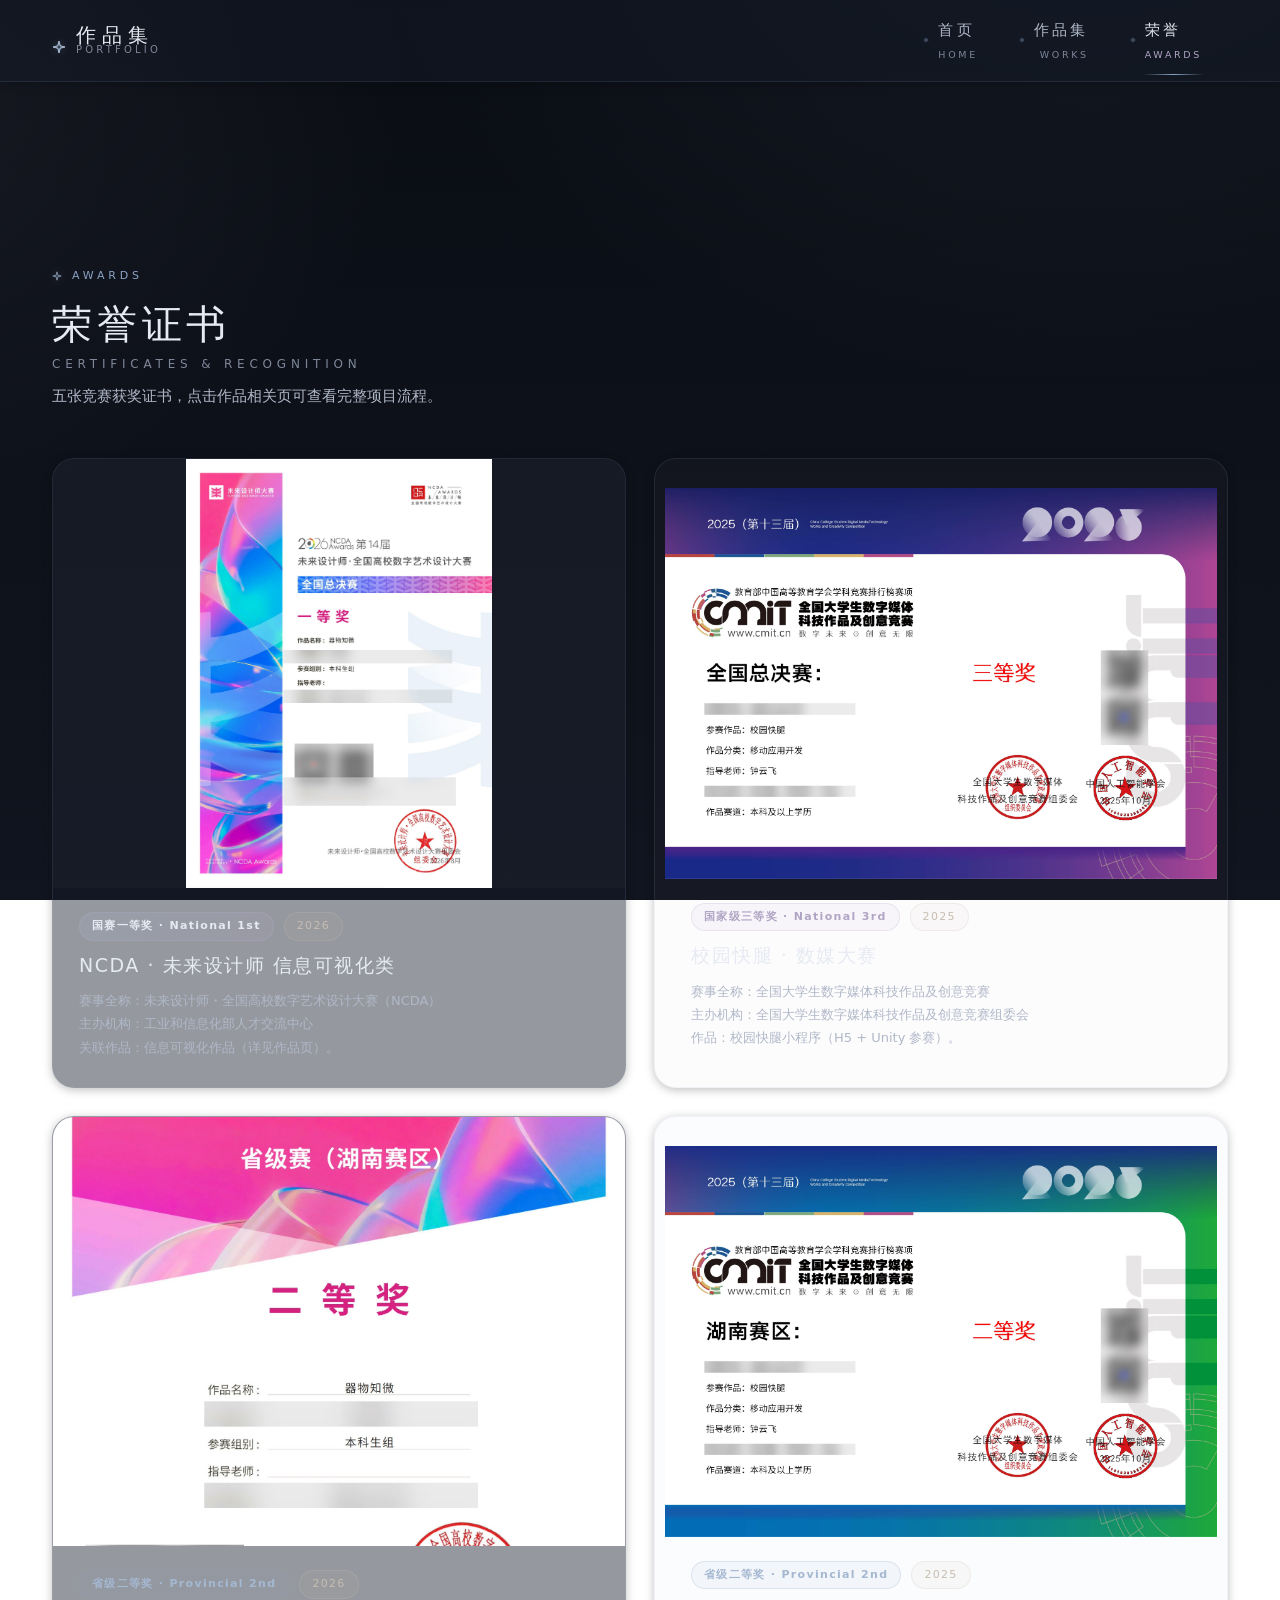
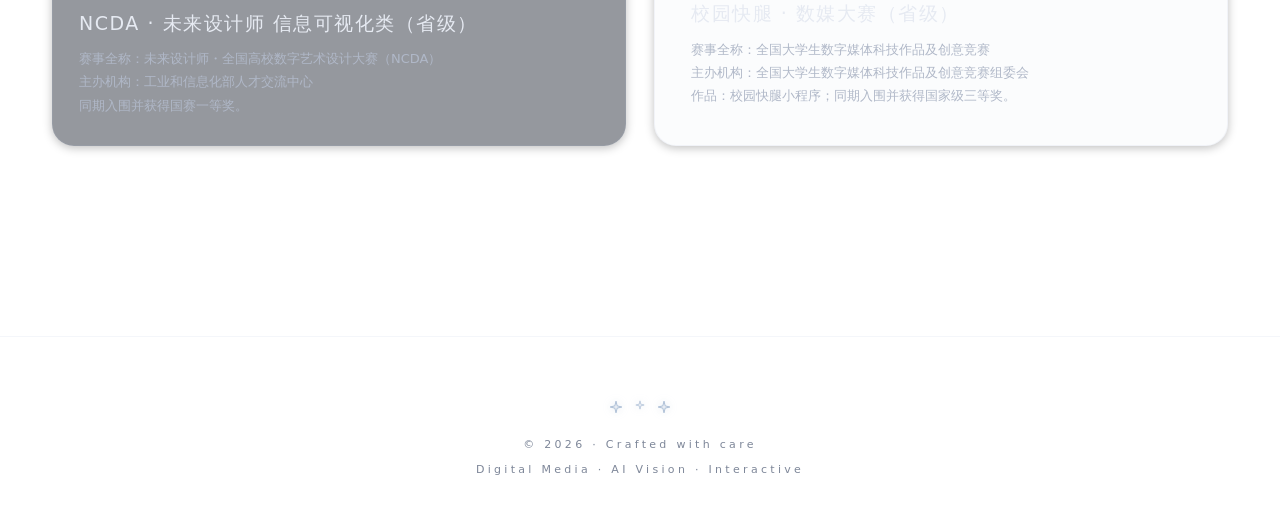
==== awards.html @ 1d90e0ed "Add files via upload" ====
<!DOCTYPE html>
<html lang="zh-CN">
<head>
<meta charset="UTF-8" />
<meta name="viewport" content="width=device-width, initial-scale=1.0" />
<title>荣誉证书 | 个人作品集</title>
<meta name="description" content="获得的荣誉证书：NCDA 信息可视化国赛一等奖（未来设计师 · 工信部人才交流中心）、全国大学生数字媒体科技作品及创意竞赛国三，以及对应省级奖项。" />
<link rel="stylesheet" href="css/main.css" />
</head>
<body>
<header class="navbar">
<div class="nav-inner">
<a class="brand" href="index.html">
<span class="dot-star"><svg class="icon-star" viewBox="0 0 24 24" fill="none" stroke="currentColor" stroke-width="1.5" stroke-linejoin="round" aria-hidden="true"><path d="M12 2 L14 10 L22 12 L14 14 L12 22 L10 14 L2 12 L10 10 Z" fill="currentColor" fill-opacity="0.18"/><path d="M12 2 L14 10 L22 12 L14 14 L12 22 L10 14 L2 12 L10 10 Z"/></svg></span>
<div><div class="brand-cn">作品集</div><div class="brand-en">Portfolio</div></div>
</a>
<ul class="nav-menu">
<li><a href="index.html"><span class="t-cn">首页</span><span class="t-en">Home</span></a></li>
<li><a href="works.html"><span class="t-cn">作品集</span><span class="t-en">Works</span></a></li>
<li><a href="awards.html"><span class="t-cn">荣誉</span><span class="t-en">Awards</span></a></li>
</ul>
<div class="nav-actions">
<button class="hamburger" aria-label="菜单"><svg viewBox="0 0 24 24" fill="none" stroke="currentColor" stroke-width="1.8" stroke-linecap="round"><path d="M4 7h16M4 12h16M4 17h16"/></svg></button>
</div>
</div>
</div>
</header>
<main style="padding-top: calc(var(--nav-h) + 40px);">
<section class="section" style="padding-top: 60px;">
<div class="container">
<div class="reveal">
<div class="eyebrow">
<svg class="icon-star sm" viewBox="0 0 24 24" fill="none" stroke="currentColor" stroke-width="1.6" stroke-linejoin="round"><path d="M12 2 L14 10 L22 12 L14 14 L12 22 L10 14 L2 12 L10 10 Z" fill="currentColor" fill-opacity="0.2"/></svg>
<span undefined>Awards</span>
</div>
<h1 class="section-title">
<span undefined>荣誉证书</span>
<span class="en">Certificates & Recognition</span>
</h1>
</div>
<p class="section-desc reveal" data-delay="1">五张竞赛获奖证书，点击作品相关页可查看完整项目流程。</p>
<div style="display:grid; grid-template-columns:repeat(2,1fr); gap:28px;" class="awards-grid">
<!-- 1. NCDA 国一（新：已拿证书图） -->
<div class="glass-card reveal" data-delay="1" style="overflow:hidden; cursor:default; position:relative;">
<div style="aspect-ratio: 4/3; overflow:hidden; background:rgba(176,165,196,.03); display:flex; align-items:center; justify-content:center;">
<img src="assets/images/ncda-national-1st.jpg" alt="NCDA 未来设计师 国一证书" loading="lazy"
     style="max-width:100%; max-height:100%; width:auto; height:auto; object-fit:contain; transition: transform .6s ease;"
     onmouseover="this.style.transform='scale(1.04)'" onmouseout="this.style.transform='scale(1)'" />
</div>
<div style="padding:24px 26px 28px;">
<div style="display:flex; align-items:center; gap:10px; margin-bottom:8px;">
<span class="tag" style="background:linear-gradient(135deg, rgba(168,190,220,.18), rgba(176,165,196,.18)); border:1px solid rgba(176,165,196,.4); color:var(--ink); font-weight:600;">国赛一等奖 · National 1st</span>
<span class="tag warm">2026</span>
</div>
<h3 style="margin:0 0 8px; font-size:19px; font-weight:400; letter-spacing:0.08em;">NCDA · 未来设计师 信息可视化类</h3>
<p style="margin:0; color:var(--ink-soft); font-size:13px; line-height:1.8;">
赛事全称：未来设计师・全国高校数字艺术设计大赛（NCDA）<br/>
主办机构：工业和信息化部人才交流中心<br/>
关联作品：信息可视化作品（详见作品页）。
</p>
</div>
</div>
<!-- 2. 数媒大赛 国三 -->
<div class="glass-card reveal" data-delay="2" style="overflow:hidden; padding:10px; background:rgba(176,165,196,.03); display:flex; align-items:center; justify-content:center; flex-direction:column;">
<img src="assets/images/campus-run-national-3rd.jpg" alt="校园快腿 国三证书" loading="lazy"
     style="max-width:100%; max-height:100%; width:auto; height:auto; object-fit:contain; transition: transform .6s ease;" onmouseover="this.style.transform='scale(1.04)'" onmouseout="this.style.transform='scale(1)'" />
<div style="padding:24px 26px 8px; align-self:stretch;">
<div style="display:flex; align-items:center; gap:10px; margin-bottom:8px;">
<span class="tag purple" style="font-weight:600;">国家级三等奖 · National 3rd</span>
<span class="tag warm">2025</span>
</div>
<h3 style="margin:0 0 8px; font-size:19px; font-weight:400; letter-spacing:0.08em;">校园快腿 · 数媒大赛</h3>
<p style="margin:0; color:var(--ink-soft); font-size:13px; line-height:1.8;">
赛事全称：全国大学生数字媒体科技作品及创意竞赛<br/>
主办机构：全国大学生数字媒体科技作品及创意竞赛组委会<br/>
作品：校园快腿小程序（H5 + Unity 参赛）。
</p>
</div>
</div>
<!-- 3. NCDA 省二 -->
<div class="glass-card reveal" data-delay="3" style="overflow:hidden; ">
<div style="aspect-ratio: 4/3; overflow:hidden;">
<img src="assets/images/ncda-visualization-provincial-2nd.jpg" alt="NCDA 省二证书" loading="lazy" style="width:100%; height:100%; object-fit:cover; transition: transform .6s ease;" onmouseover="this.style.transform='scale(1.04)'" onmouseout="this.style.transform='scale(1)'" />
</div>
<div style="padding:24px 26px 28px;">
<div style="display:flex; align-items:center; gap:10px; margin-bottom:8px;">
<span class="tag" style="font-weight:600;">省级二等奖 · Provincial 2nd</span>
<span class="tag warm">2026</span>
</div>
<h3 style="margin:0 0 8px; font-size:19px; font-weight:400; letter-spacing:0.08em;">NCDA · 未来设计师 信息可视化类（省级）</h3>
<p style="margin:0; color:var(--ink-soft); font-size:13px; line-height:1.8;">
赛事全称：未来设计师・全国高校数字艺术设计大赛（NCDA）<br/>
主办机构：工业和信息化部人才交流中心<br/>
同期入围并获得国赛一等奖。
</p>
</div>
</div>
<!-- 4. 数媒大赛 省二 -->
<div class="glass-card reveal" data-delay="4" style="overflow:hidden; padding:10px; background:rgba(138,163,196,.03); display:flex; align-items:center; justify-content:center; flex-direction:column;">
<img src="assets/images/campus-run-provincial-2nd.jpg" alt="校园快腿 省二证书" loading="lazy"
     style="max-width:100%; max-height:100%; width:auto; height:auto; object-fit:contain; transition: transform .6s ease;" onmouseover="this.style.transform='scale(1.04)'" onmouseout="this.style.transform='scale(1)'" />
<div style="padding:24px 26px 8px; align-self:stretch;">
<div style="display:flex; align-items:center; gap:10px; margin-bottom:8px;">
<span class="tag" style="font-weight:600;">省级二等奖 · Provincial 2nd</span>
<span class="tag warm">2025</span>
</div>
<h3 style="margin:0 0 8px; font-size:19px; font-weight:400; letter-spacing:0.08em;">校园快腿 · 数媒大赛（省级）</h3>
<p style="margin:0; color:var(--ink-soft); font-size:13px; line-height:1.8;">
赛事全称：全国大学生数字媒体科技作品及创意竞赛<br/>
主办机构：全国大学生数字媒体科技作品及创意竞赛组委会<br/>
作品：校园快腿小程序；同期入围并获得国家级三等奖。
</p>
</div>
</div>
</div>
</div>
</section>
</main>
<footer class="footer">
<div class="container">
<div class="stars">
<svg class="icon-star" viewBox="0 0 24 24" fill="none" stroke="currentColor" stroke-width="1.5" stroke-linejoin="round"><path d="M12 2 L14 10 L22 12 L14 14 L12 22 L10 14 L2 12 L10 10 Z" fill="currentColor" fill-opacity="0.2"/></svg>
<svg class="icon-star sm" viewBox="0 0 24 24" fill="none" stroke="currentColor" stroke-width="1.5" stroke-linejoin="round"><path d="M12 2 L14 10 L22 12 L14 14 L12 22 L10 14 L2 12 L10 10 Z" fill="currentColor" fill-opacity="0.2"/></svg>
<svg class="icon-star" viewBox="0 0 24 24" fill="none" stroke="currentColor" stroke-width="1.5" stroke-linejoin="round"><path d="M12 2 L14 10 L22 12 L14 14 L12 22 L10 14 L2 12 L10 10 Z" fill="currentColor" fill-opacity="0.2"/></svg>
</div>
<p undefined>© 2026 · Crafted with care</p>
<p undefined>Digital Media · AI Vision · Interactive</p>
</div>
</footer>
<div class="lightbox" role="dialog" aria-modal="true">
<button class="close" aria-label="关闭"><svg width="18" height="18" viewBox="0 0 24 24" fill="none" stroke="currentColor" stroke-width="2" stroke-linecap="round"><path d="M6 6l12 12M18 6L6 18"/></svg></button>
<button class="nav prev" aria-label="上一张"><svg width="18" height="18" viewBox="0 0 24 24" fill="none" stroke="currentColor" stroke-width="2" stroke-linecap="round" stroke-linejoin="round"><path d="M15 18l-6-6 6-6"/></svg></button>
<button class="nav next" aria-label="下一张"><svg width="18" height="18" viewBox="0 0 24 24" fill="none" stroke="currentColor" stroke-width="2" stroke-linecap="round" stroke-linejoin="round"><path d="M9 6l6 6-6 6"/></svg></button>
<div class="lb-stage"></div>
<div class="counter">1 / 1</div>
</div>
<button class="back-top" aria-label="返回顶部"><svg width="18" height="18" viewBox="0 0 24 24" fill="none" stroke="currentColor" stroke-width="2" stroke-linecap="round" stroke-linejoin="round"><path d="M12 19V5M5 12l7-7 7 7"/></svg></button>
<script src="js/main.js"></script>
<style>
@media (max-width: 900px){ .awards-grid{grid-template-columns:1fr !important;} }
</style>
</body>
</html>
---- css/main.css ----
/* =========================================================
个人作品集 - 全站共用样式
设计方向：暗色基底 + 玻璃拟态 + 克制莫兰迪点缀 + 星空菜单感
========================================================= */
:root {
--bg-0: #0a0d14;        /* 最深背景 */
--bg-1: #11151f;        /* 次级背景 */
--bg-2: #161b28;        /* 卡片底 */
--glass: rgba(22, 27, 40, 0.45);
--glass-strong: rgba(22, 27, 40, 0.7);
--line: rgba(160, 178, 210, 0.12);
--line-strong: rgba(160, 178, 210, 0.22);
/* 莫兰迪点缀色，低饱和 */
--mist-blue: #8aa3c4;     /* 雾蓝 */
--mist-blue-soft: #a5b8d2;
--mist-purple: #b0a5c4;   /* 淡紫灰 */
--warm-gray: #c7bdb2;     /* 暖灰 */
--ink: #e6eaf2;           /* 主文字 */
--ink-soft: #b0b8c8;      /* 次级文字 */
--ink-faint: #7e8799;     /* 弱文字 */
--accent: var(--mist-blue);
--accent-hover: var(--mist-purple);
/* 字体 */
--font-zh: "PingFang SC", "Microsoft YaHei", "HarmonyOS Sans SC",
"Source Han Sans SC", system-ui, -apple-system, sans-serif;
--font-en: "Inter", "Rajdhani", "JetBrains Mono", system-ui, sans-serif;
/* 尺寸 */
--radius-s: 8px;
--radius-m: 14px;
--radius-l: 22px;
--radius-pill: 999px;
/* 阴影 */
--shadow-sm: 0 2px 10px rgba(0, 0, 0, 0.25);
--shadow-md: 0 10px 30px rgba(0, 0, 0, 0.35);
--shadow-lg: 0 20px 60px rgba(0, 0, 0, 0.5);
--glow-blue: 0 0 30px rgba(138, 163, 196, 0.18);
--glow-purple: 0 0 30px rgba(176, 165, 196, 0.22);
--container: 1240px;
--nav-h: 82px;
}
/* ---------- Reset ---------- */
* { box-sizing: border-box; }
html, body { margin: 0; padding: 0; }
html { scroll-behavior: smooth; }
body {
min-height: 100vh;
background:
radial-gradient(1200px 800px at 85% -10%, rgba(138, 163, 196, 0.08), transparent 60%),
radial-gradient(900px 700px at -10% 10%, rgba(176, 165, 196, 0.08), transparent 60%),
linear-gradient(180deg, var(--bg-0) 0%, var(--bg-1) 100%);
background-attachment: fixed;
color: var(--ink);
font-family: var(--font-zh);
font-size: 15px;
line-height: 1.7;
-webkit-font-smoothing: antialiased;
overflow-x: hidden;
}
img { max-width: 100%; display: block; }
a { color: inherit; text-decoration: none; transition: color .25s ease; }
button { font-family: inherit; cursor: pointer; }
/* 星空点点背景（CSS 画的，不依赖图片） */
body::before {
content: "";
position: fixed; inset: 0;
background-image:
radial-gradient(1px 1px at 20% 30%, rgba(255,255,255,0.5), transparent 60%),
radial-gradient(1px 1px at 70% 80%, rgba(255,255,255,0.4), transparent 60%),
radial-gradient(1.2px 1.2px at 40% 60%, rgba(168, 190, 220, 0.5), transparent 60%),
radial-gradient(1px 1px at 85% 20%, rgba(255,255,255,0.35), transparent 60%),
radial-gradient(1.5px 1.5px at 10% 85%, rgba(176,165,196,0.4), transparent 60%);
background-size: 600px 600px, 500px 500px, 700px 700px, 400px 400px, 800px 800px;
pointer-events: none;
z-index: 0;
opacity: .7;
}
/* ---------- Layout ---------- */
.container {
max-width: var(--container);
margin: 0 auto;
padding: 0 32px;
position: relative;
z-index: 1;
}
main { position: relative; z-index: 1; }
/* ---------- 四角星 SVG 图标（通用） ---------- */
.icon-star {
width: 14px; height: 14px;
flex: 0 0 auto;
color: var(--mist-blue-soft);
filter: drop-shadow(0 0 4px rgba(138,163,196,.35));
}
.icon-star.sm { width: 10px; height: 10px; }
.icon-star.lg { width: 20px; height: 20px; }
/* ---------- 顶部导航（永远在文档流里 + 滚到顶后停住，不浮在内容上盖东西）---------- */
.navbar {
position: sticky;
top: 0;
left: 0; right: 0;
height: var(--nav-h);
z-index: 100;
transition: background .3s ease, backdrop-filter .3s ease, border-color .3s ease, box-shadow .3s ease;
background: var(--glass);
backdrop-filter: blur(14px) saturate(140%);
-webkit-backdrop-filter: blur(14px) saturate(140%);
border-bottom: 1px solid var(--line);
box-shadow: var(--shadow-sm);
}
.navbar.scrolled {
background: var(--glass);
backdrop-filter: blur(16px) saturate(150%);
-webkit-backdrop-filter: blur(16px) saturate(150%);
border-bottom-color: var(--line-strong);
box-shadow: 0 8px 28px rgba(0,0,0,.35);
}
.nav-inner {
max-width: var(--container);
height: 100%;
margin: 0 auto;
padding: 0 32px;
display: flex;
align-items: center;
justify-content: space-between;
gap: 24px;
}
/* 品牌 logo 区 */
.brand {
display: flex;
align-items: flex-end;
gap: 10px;
line-height: 1;
}
.brand .brand-cn {
font-size: 20px;
font-weight: 300;
letter-spacing: 0.3em;
color: var(--ink);
}
.brand .brand-en {
font-family: var(--font-en);
font-size: 10px;
letter-spacing: 0.32em;
text-transform: uppercase;
color: var(--ink-faint);
margin-bottom: 2px;
}
.brand .dot-star { color: var(--mist-blue); }
/* 主菜单：精致文字，不是大块按钮 */
.nav-menu {
display: flex;
align-items: center;
gap: 40px;
list-style: none;
padding: 0; margin: 0;
/* 删掉中英文切换按钮后，让菜单自动贴右侧，不显得左边挤右边空 */
margin-left: auto;
}
.nav-menu a {
position: relative;
display: flex;
align-items: flex-start;
flex-direction: column;
padding: 6px 2px;
color: var(--ink-soft);
transition: color .3s ease;
}
.nav-menu a .t-cn {
font-size: 15px;
font-weight: 300;
letter-spacing: 0.22em;
}
.nav-menu a .t-en {
margin-top: 3px;
font-family: var(--font-en);
font-size: 9.5px;
letter-spacing: 0.28em;
text-transform: uppercase;
color: var(--ink-faint);
align-self: flex-end;
transition: color .3s ease;
}
.nav-menu a::after {
content: "";
position: absolute;
left: 0; right: 0; bottom: -6px;
height: 1px;
background: linear-gradient(90deg, transparent, var(--mist-blue), transparent);
transform: scaleX(0);
transform-origin: center;
transition: transform .35s cubic-bezier(.2,.8,.2,1);
opacity: 0;
}
.nav-menu a:hover,
.nav-menu a.active {
color: var(--ink);
}
.nav-menu a:hover .t-en,
.nav-menu a.active .t-en {
color: var(--mist-purple);
}
.nav-menu a:hover::after,
.nav-menu a.active::after {
transform: scaleX(1);
opacity: 1;
}
.nav-menu li { position: relative; display: flex; align-items: center; gap: 8px; }
.nav-menu li::before {
content: "";
width: 4px; height: 4px;
transform: rotate(45deg);
background: var(--mist-blue);
opacity: .35;
border-radius: 1px;
}
/* 右区：中英文切换胶囊按钮 */
.nav-actions {
display: flex; align-items: center; gap: 16px;
}
.lang-toggle {
position: relative;
display: inline-flex;
align-items: center;
padding: 2px;
border: 1px solid var(--mist-blue);
border-radius: var(--radius-pill);
background: rgba(138, 163, 196, 0.06);
backdrop-filter: blur(10px);
-webkit-backdrop-filter: blur(10px);
box-shadow:
inset 0 0 0 1px rgba(255,255,255,0.04),
0 0 20px rgba(138,163,196,0.10);
transition: border-color .3s ease, background .3s ease, box-shadow .3s ease;
}
.lang-toggle:hover {
border-color: var(--mist-purple);
background: rgba(176, 165, 196, 0.10);
box-shadow: 0 0 24px rgba(176, 165, 196, 0.22);
}
.lang-toggle button {
position: relative;
z-index: 1;
background: transparent;
border: 0;
color: var(--ink-soft);
padding: 7px 14px;
font-family: var(--font-en);
font-size: 11px;
letter-spacing: 0.25em;
border-radius: var(--radius-pill);
transition: color .3s ease;
}
.lang-toggle button.active { color: var(--bg-0); font-weight: 600; }
.lang-toggle .slider {
position: absolute;
top: 3px; bottom: 3px;
width: calc(50% - 3px);
border-radius: var(--radius-pill);
background: linear-gradient(135deg, var(--mist-blue-soft), var(--mist-purple));
left: 3px;
transition: left .35s cubic-bezier(.2,.8,.2,1);
box-shadow: 0 4px 14px rgba(176,165,196,0.35);
}
.lang-toggle[data-lang="en"] .slider {
left: calc(50% + 0px);
}
/* 汉堡菜单（手机端） */
.hamburger {
display: none;
background: transparent;
border: 1px solid var(--line-strong);
border-radius: 10px;
width: 40px; height: 40px;
color: var(--ink);
padding: 0;
}
.hamburger svg { width: 18px; height: 18px; }
/* ---------- 通用区块 ---------- */
.section {
padding: 110px 0;
position: relative;
}
.section + .section { padding-top: 40px; }
.eyebrow {
display: inline-flex; align-items: center; gap: 10px;
font-family: var(--font-en);
font-size: 11px;
letter-spacing: 0.35em;
color: var(--mist-blue);
text-transform: uppercase;
margin-bottom: 14px;
}
.section-title {
margin: 0 0 12px;
font-size: 40px;
font-weight: 300;
letter-spacing: 0.12em;
line-height: 1.25;
color: var(--ink);
}
.section-title .en {
display: block;
margin-top: 8px;
font-family: var(--font-en);
font-size: 12px;
font-weight: 400;
letter-spacing: 0.4em;
color: var(--ink-faint);
text-transform: uppercase;
}
.section-desc {
max-width: 720px;
color: var(--ink-soft);
margin: 0 0 48px;
}
/* ---------- 卡片通用 ---------- */
.glass-card {
background: var(--glass);
border: 1px solid var(--line);
border-radius: var(--radius-l);
backdrop-filter: blur(14px) saturate(140%);
-webkit-backdrop-filter: blur(14px) saturate(140%);
box-shadow: var(--shadow-sm);
transition: transform .35s cubic-bezier(.2,.8,.2,1),
box-shadow .35s ease,
border-color .35s ease;
}
.glass-card:hover {
transform: translateY(-6px);
border-color: var(--line-strong);
box-shadow: var(--shadow-md), var(--glow-blue);
}
/* ---------- 标签 ---------- */
.tag {
display: inline-flex;
align-items: center;
gap: 6px;
padding: 4px 12px;
border-radius: var(--radius-pill);
background: rgba(138,163,196,0.08);
border: 1px solid rgba(138,163,196,0.22);
font-family: var(--font-en);
font-size: 11px;
letter-spacing: 0.12em;
color: var(--mist-blue-soft);
}
.tag.purple {
background: rgba(176,165,196,0.08);
border-color: rgba(176,165,196,0.22);
color: var(--mist-purple);
}
.tag.warm {
background: rgba(199,189,178,0.08);
border-color: rgba(199,189,178,0.22);
color: var(--warm-gray);
}
/* ---------- 作品卡片 ---------- */
.work-grid {
display: grid;
grid-template-columns: repeat(3, 1fr);
gap: 28px;
}
.work-card {
position: relative;
overflow: hidden;
display: flex;
flex-direction: column;
}
.work-card .cover {
position: relative;
width: 100%;
aspect-ratio: 4 / 3;
overflow: hidden;
border-radius: var(--radius-l) var(--radius-l) 0 0;
}
.work-card .cover img,
.work-card .cover video {
width: 100%; height: 100%;
object-fit: cover;
transition: transform .8s cubic-bezier(.2,.8,.2,1);
}
.work-card:hover .cover img,
.work-card:hover .cover video { transform: scale(1.06); }
.work-card .cover .play-pulse {
position: absolute;
left: 50%; top: 50%;
width: 58px; height: 58px;
transform: translate(-50%, -50%);
border-radius: 50%;
border: 1px solid rgba(255,255,255,0.65);
background: rgba(10,13,20,0.4);
backdrop-filter: blur(6px);
display: grid; place-items: center;
color: #fff;
}
.work-card .cover .play-pulse::before {
content: "";
position: absolute; inset: -6px;
border-radius: 50%;
border: 1px solid rgba(255,255,255,0.35);
animation: pulseRing 2.4s ease-out infinite;
}
@keyframes pulseRing {
0% { transform: scale(0.95); opacity: 0.8; }
100% { transform: scale(1.5); opacity: 0; }
}
.work-card .cover::after {
content: "";
position: absolute;
left: 0; right: 0; bottom: 0;
height: 55%;
background: linear-gradient(180deg, transparent, rgba(10,13,20,0.85));
transform: translateY(30%);
transition: transform .35s ease;
pointer-events: none;
}
.work-card:hover .cover::after { transform: translateY(0); }
.work-card .cover .cta {
position: absolute;
left: 20px; right: 20px; bottom: 16px;
display: flex;
align-items: center;
justify-content: space-between;
transform: translateY(14px);
opacity: 0;
transition: all .35s ease;
z-index: 2;
}
.work-card:hover .cover .cta { transform: translateY(0); opacity: 1; }
.work-card .cover .cta span {
font-size: 13px; letter-spacing: 0.2em; color: #fff;
}
.work-card .cover .cta svg { width: 18px; height: 18px; color: #fff; }
.work-card .meta {
padding: 20px 22px 24px;
display: flex;
flex-direction: column;
gap: 10px;
}
.work-card .meta h3 {
margin: 0;
font-size: 18px;
font-weight: 400;
letter-spacing: 0.08em;
}
.work-card .meta .tags { display: flex; flex-wrap: wrap; gap: 6px; }
/* ---------- 筛选栏 ---------- */
.filter-bar {
display: flex;
flex-wrap: wrap;
gap: 10px 14px;
padding: 20px 24px;
margin-bottom: 40px;
align-items: center;
justify-content: flex-start;
position: sticky;
top: calc(var(--nav-h) + 10px);
z-index: 20;
}
.filter-btn {
display: inline-flex;
align-items: center;
gap: 8px;
padding: 9px 18px;
border-radius: var(--radius-pill);
border: 1px solid var(--line-strong);
background: transparent;
color: var(--ink-soft);
font-family: var(--font-zh);
font-size: 13px;
letter-spacing: 0.14em;
transition: all .3s ease;
}
.filter-btn:hover { color: var(--ink); border-color: var(--mist-blue); }
.filter-btn.active {
color: #0b0e16;
background: linear-gradient(135deg, var(--mist-blue-soft), var(--mist-purple));
border-color: transparent;
box-shadow: 0 6px 20px rgba(176,165,196,0.3);
}
/* ---------- 滚动入场动画 ---------- */
.reveal {
opacity: 0;
transform: translateY(40px) scale(0.96);
transition: opacity .65s cubic-bezier(.16,1,.3,1),
transform .65s cubic-bezier(.16,1,.3,1);
will-change: opacity, transform;
}
.reveal.is-visible {
opacity: 1;
transform: translateY(0) scale(1);
}
/* 同区块错开（stagger） */
.reveal[data-delay="1"] { transition-delay: .08s; }
.reveal[data-delay="2"] { transition-delay: .16s; }
.reveal[data-delay="3"] { transition-delay: .24s; }
.reveal[data-delay="4"] { transition-delay: .32s; }
.reveal[data-delay="5"] { transition-delay: .4s; }
.reveal[data-delay="6"] { transition-delay: .48s; }
/* ---------- 技能标签云 / 进度条 ---------- */
.skill-groups {
display: grid;
grid-template-columns: repeat(2, 1fr);
gap: 28px;
}
.skill-group { padding: 28px; }
.skill-group h4 {
margin: 0 0 8px;
font-size: 18px; font-weight: 400; letter-spacing: 0.12em;
display: flex; align-items: center; gap: 10px;
}
.skill-group h4 .en {
font-family: var(--font-en);
font-size: 11px; letter-spacing: 0.3em;
color: var(--ink-faint); text-transform: uppercase;
margin-left: auto;
}
.skill-item { margin: 14px 0; }
.skill-item .row {
display: flex; justify-content: space-between;
font-size: 13px; color: var(--ink-soft);
margin-bottom: 6px;
}
.skill-item .row .name { color: var(--ink); letter-spacing: 0.08em; }
.skill-item .bar {
height: 6px;
border-radius: 999px;
background: rgba(255,255,255,0.06);
overflow: hidden;
}
.skill-item .fill {
height: 100%;
width: 0;
border-radius: inherit;
background: linear-gradient(90deg, var(--mist-blue), var(--mist-purple));
transition: width 1.1s cubic-bezier(.16,1,.3,1);
}
/* ---------- 按钮 ---------- */
.btn {
display: inline-flex;
align-items: center;
gap: 10px;
padding: 12px 24px;
border-radius: var(--radius-pill);
border: 1px solid var(--line-strong);
background: transparent;
color: var(--ink);
font-size: 13px;
letter-spacing: 0.22em;
transition: all .3s ease;
}
.btn:hover {
border-color: var(--mist-blue);
color: #0b0e16;
background: linear-gradient(135deg, var(--mist-blue-soft), var(--mist-purple));
box-shadow: 0 10px 26px rgba(176,165,196,0.25);
}
.btn.primary {
color: #0b0e16;
background: linear-gradient(135deg, var(--mist-blue-soft), var(--mist-purple));
border-color: transparent;
}
.btn.primary:hover { box-shadow: 0 12px 32px rgba(176,165,196,0.38); transform: translateY(-2px); }
/* ---------- Footer ---------- */
.footer {
padding: 60px 0 40px;
text-align: center;
color: var(--ink-faint);
border-top: 1px solid var(--line);
margin-top: 80px;
position: relative; z-index: 1;
}
.footer .stars { display: inline-flex; gap: 12px; margin-bottom: 16px; }
.footer p { margin: 6px 0; font-family: var(--font-en); font-size: 11px; letter-spacing: 0.3em; }
/* ---------- 返回顶部 ---------- */
.back-top {
position: fixed;
right: 28px; bottom: 28px;
width: 46px; height: 46px;
border-radius: 50%;
display: grid; place-items: center;
background: var(--glass-strong);
border: 1px solid var(--line-strong);
color: var(--ink);
opacity: 0;
transform: scale(0.6);
pointer-events: none;
transition: all .35s cubic-bezier(.16,1,.3,1);
z-index: 60;
backdrop-filter: blur(10px);
}
.back-top.show {
opacity: 1;
transform: scale(1);
pointer-events: auto;
}
.back-top:hover { border-color: var(--mist-purple); color: var(--mist-purple); box-shadow: var(--glow-purple); }
/* ---------- 图片灯箱（真正基于屏幕视口居中，不受页面滚动/祖先 transform 影响） ---------- */
.lightbox {
position: fixed !important;
top: 0 !important;
left: 0 !important;
right: 0 !important;
bottom: 0 !important;
width: 100vw !important;
height: 100vh !important;
margin: 0 !important;
transform: none !important;
will-change: unset;
perspective: none;
/* 避免被任何 transform 祖先降级成 absolute；初始化里还会再 appendChild 到 body 下 */
background: rgba(5,7,12,0.92);
backdrop-filter: blur(10px);
z-index: 2147483000;
display: none;
align-items: center;
justify-content: center;
padding: 0;
}
.lightbox.open {
display: flex !important;
}
.lightbox .lb-stage {
position: absolute !important;
inset: 0 0 0 0 !important;
width: 100vw !important;
height: 100vh !important;
left: 0 !important;
top: 0 !important;
display: flex !important;
align-items: flex-start !important;   /* 长图溢出时，从顶开始排，滚动条滚下面 */
justify-content: center !important;
margin: 0 !important;
padding: 70px 48px !important;       /* 上面留返回按钮，左右留箭头按钮的空间 */
box-sizing: border-box !important;
transform: none !important;
overflow: auto !important;            /* ★ 关键：长图在灯箱内可滚动，滚动不穿透到底层网页 */
scrollbar-gutter: stable;
}
/* 美化灯箱内部滚动条 */
.lightbox .lb-stage::-webkit-scrollbar { width: 8px; height: 8px; }
.lightbox .lb-stage::-webkit-scrollbar-thumb {
background: rgba(168,190,220,0.35);
border-radius: 999px;
}
.lightbox .lb-stage::-webkit-scrollbar-thumb:hover { background: rgba(144,176,255,0.7); }
.lightbox .lb-stage::-webkit-scrollbar-track { background: transparent; }
.lightbox img,
.lightbox video {
/* 不能超出屏幕：默认完整嵌入视口；如果图特别长，在灯箱内可滚动查看 */
max-width: calc(100vw - 96px) !important;
max-height: calc(100vh - 140px) !important;
width: auto;
height: auto;
border-radius: var(--radius-m);
box-shadow: var(--shadow-lg);
object-fit: contain !important;
object-position: top center !important;  /* 顶部对齐，往下滚还能接着看 */
display: block !important;
margin: 0 auto !important;
pointer-events: auto;
flex-shrink: 0;   /* 防止 flex 为了居中把长图强行压扁 */
}
/* 长图方案 A：如果用户想"滚动屏幕"看长图，允许在灯箱内滚动时取消 max-height；用 CSS 类切换由 JS 控制 */
.lightbox.is-tall-image .lb-stage img,
.lightbox.is-tall-image .lb-stage video {
max-height: none !important;
height: auto !important;
width: min(100%, calc(100vw - 96px));
}
.lightbox.is-tall-image .lb-stage {
align-items: flex-start !important;
}
/* 图片第一次加载时，若尺寸 0，等比例撑开 */
.lightbox .lb-stage.has-image img { aspect-ratio: auto; }
/* iOS Safari / 移动端：灯箱视频 control 条层级 */
.lightbox video::-webkit-media-controls { z-index: 3; }
/* 详情页视频全屏时的 video 样式 */
video:fullscreen,
video:-webkit-full-screen,
video:-moz-full-screen,
video:-ms-fullscreen {
width: 100% !important;
height: 100% !important;
object-fit: contain !important;
background: #000;
}
.lightbox .close,
.lightbox .nav {
position: absolute;
width: 44px; height: 44px;
border-radius: 50%;
display: grid; place-items: center;
background: var(--glass-strong);
border: 1px solid var(--line-strong);
color: #fff;
z-index: 3;
cursor: pointer;
}
.lightbox .close { top: 22px; right: 22px; }
.lightbox .nav.prev { left: 20px; top: calc(50% - 22px); transform: none; }
.lightbox .nav.next { right: 20px; top: calc(50% - 22px); transform: none; }
.lightbox .close:hover, .lightbox .nav:hover { border-color: var(--mist-purple); color: var(--mist-purple); }
.lightbox .counter {
position: absolute;
right: 80px;
top: 33px;
transform: none;
font-family: var(--font-en); font-size: 12px; letter-spacing: 0.3em;
color: var(--ink-soft);
z-index: 3;
pointer-events: none;
}
/* 灯箱左上角「返回」按钮（按用户要求加的返回/关闭入口）：细描边圆角胶囊 + 半透明磨砂 + 雾蓝边框 */
.lightbox .lb-back {
position: absolute;
top: 22px;
left: 22px;
z-index: 3;
display: inline-flex;
align-items: center;
gap: 8px;
height: 40px;
padding: 0 16px 0 12px;
border-radius: 999px;
background: rgba(10, 13, 20, 0.55);
backdrop-filter: blur(10px) saturate(140%);
-webkit-backdrop-filter: blur(10px) saturate(140%);
border: 1px solid rgba(144, 176, 255, 0.55);
color: #dfe6ff;
cursor: pointer;
font-family: var(--font-cn);
font-size: 14px;
letter-spacing: 0.14em;
transition: all .25s ease;
}
.lightbox .lb-back:hover {
background: linear-gradient(90deg, rgba(144,176,255,0.22), rgba(177,155,225,0.22));
border-color: rgba(177,155,225,0.75);
color: #ffffff;
box-shadow: 0 0 0 1px rgba(144,176,255,0.25), 0 10px 28px rgba(144,176,255,0.18);
}
.lightbox .lb-back svg { color: var(--mist-blue); flex: 0 0 auto; }
/* ---------- 页面过渡 ---------- */
body.page-transition-out { animation: pageOut .35s ease forwards; }
body.page-transition-in  { animation: pageIn  .45s ease both; }
@keyframes pageOut {
from { opacity: 1; transform: scale(1); }
to   { opacity: 0; transform: scale(1.03); }
}
@keyframes pageIn {
from { opacity: 0; transform: scale(.97); }
to   { opacity: 1; transform: scale(1); }
}
@media (prefers-reduced-motion: reduce) {
.reveal { opacity: 1 !important; transform: none !important; transition: none !important; }
.work-card .cover .play-pulse::before { animation: none; }
html { scroll-behavior: auto; }
body.page-transition-out, body.page-transition-in { animation: none !important; }
}
/* ---------- 响应式 ---------- */
@media (max-width: 1199px) {
.work-grid { grid-template-columns: repeat(3, 1fr); }
}
@media (max-width: 991px) {
.work-grid { grid-template-columns: repeat(2, 1fr); }
.skill-groups { grid-template-columns: 1fr; }
.section { padding: 90px 0; }
.section-title { font-size: 32px; }
}
@media (max-width: 768px) {
.container { padding: 0 20px; }
.nav-inner { padding: 0 20px; }
.nav-menu {
position: fixed;
top: var(--nav-h); left: 0; right: 0;
flex-direction: column;
align-items: flex-start;
gap: 20px;
padding: 24px 28px 32px;
background: var(--glass-strong);
backdrop-filter: blur(18px);
border-bottom: 1px solid var(--line);
transform: translateY(-10px);
opacity: 0;
pointer-events: none;
transition: all .3s ease;
}
.nav-menu.open { transform: translateY(0); opacity: 1; pointer-events: auto; }
.hamburger { display: grid; place-items: center; }
.work-grid { grid-template-columns: 1fr; gap: 20px; }
.section { padding: 70px 0; }
.section-title { font-size: 26px; letter-spacing: 0.08em; }
.brand .brand-cn { font-size: 18px; letter-spacing: 0.2em; }
.brand .brand-en { display: none; }
.filter-bar { padding: 14px; gap: 8px; }
.filter-btn { padding: 7px 14px; font-size: 12px; letter-spacing: 0.1em; }
}
@media (min-width: 769px) { .mobile-lang { display: none !important; } }
/* 视频全屏兜底：让带 controls 的 video 不被父 overflow:hidden/filter/transform 遮挡 */
video[controls] {
position: relative;
z-index: 2;
/* 注意：不写 background，防止 poster 后黑块 */
}
/* 详情页卡片内的 16:9 视频容器：如果里面是 video[controls]，强制解除 overflow:hidden 避免全屏控件渲染被裁 */
.detail-media-grid > div[style*="overflow:hidden"],
detail-media-grid > div[style*="overflow: hidden"] {
overflow: visible !important;
}
.glass-card:has(> div > video[controls]) {
overflow: visible !important;
}
/* 详情页视频：父卡片 overflow-hidden 会影响全屏控件层渲染；先解 */
.detail-media-grid .glass-card {
overflow: visible !important;
}
/* ========== 详情页视频自定义控制条（含播放/进度/音量/画中画，不再显示原生 controls 全屏按钮） ========== */
.video-controls {
position: absolute;
left: 12px; right: 12px; bottom: 12px;
padding: 8px 10px;
border-radius: 12px;
display: flex;
align-items: center;
gap: 10px;
background: linear-gradient(180deg, rgba(10,13,20,0) 0%, rgba(10,13,20,0.68) 100%);
backdrop-filter: blur(8px) saturate(140%);
-webkit-backdrop-filter: blur(8px) saturate(140%);
color: #fff;
font-family: var(--font-en);
font-size: 12px;
letter-spacing: 0.06em;
z-index: 5;
border: 1px solid rgba(255,255,255,0.08);
user-select: none;
}
.video-controls .vc-btn {
display: inline-flex; align-items: center; gap: 6px;
height: 30px; padding: 0 10px;
border: 1px solid rgba(255,255,255,0.16);
border-radius: 8px;
background: rgba(255,255,255,0.06);
color: #fff;
cursor: pointer;
transition: all .2s ease;
}
.video-controls .vc-btn:hover {
background: rgba(155,168,210,0.18);
border-color: var(--mist-blue);
box-shadow: 0 0 0 1px rgba(144,176,255,0.18) inset, 0 6px 18px rgba(144,176,255,0.14);
}
.video-controls .vc-play svg, .video-controls .vc-mute svg { display: none; }
.video-controls .vc-play .vc-play-icon { display: inline-block; }
.video-controls .vc-play.is-playing .vc-play-icon { display: none; }
.video-controls .vc-play.is-playing .vc-pause-icon { display: inline-block; }
.video-controls .vc-mute .vc-sound-on { display: inline-block; }
.video-controls .vc-mute.is-muted .vc-sound-on { display: none; }
.video-controls .vc-mute.is-muted .vc-sound-off { display: inline-block; }
.video-controls .vc-time {
opacity: 0.82;
font-variant-numeric: tabular-nums;
min-width: 42px;
text-align: center;
}
.video-controls .vc-progress {
position: relative;
flex: 1;
height: 4px;
border-radius: 999px;
background: rgba(255,255,255,0.16);
overflow: visible;
cursor: pointer;
}
.video-controls .vc-progress-played,
.video-controls .vc-progress-buffered {
position: absolute;
inset: 0 auto 0 0;
height: 100%;
border-radius: 999px;
pointer-events: none;
}
.video-controls .vc-progress-played {
width: 0%;
background: linear-gradient(90deg, var(--mist-blue), var(--mist-purple));
z-index: 1;
}
.video-controls .vc-progress-buffered {
width: 0%;
background: rgba(255,255,255,0.22);
z-index: 0;
}
.video-controls .vc-progress-thumb {
position: absolute;
top: 50%; left: 0;
width: 10px; height: 10px;
border-radius: 50%;
background: var(--mist-blue);
border: 2px solid #fff;
transform: translate(-50%, -50%);
box-shadow: 0 0 0 1px rgba(144,176,255,0.35);
z-index: 2;
pointer-events: none;
opacity: 0;
transition: opacity .2s ease;
}
.video-controls .vc-progress:hover .vc-progress-thumb { opacity: 1; }
/* 画中画按钮：占据原"全屏按钮"的视觉位置，做得更醒目、雾蓝高亮，点击即进入 PIP */
.video-controls .vc-pip {
background: linear-gradient(180deg, rgba(144,176,255,0.18), rgba(177,155,225,0.18));
border-color: rgba(144,176,255,0.55);
color: #f4f6ff;
padding: 0 12px;
}
.video-controls .vc-pip:hover {
background: linear-gradient(180deg, rgba(144,176,255,0.35), rgba(177,155,225,0.35));
box-shadow: 0 0 0 1px rgba(144,176,255,0.35), 0 0 24px rgba(144,176,255,0.35);
}
@media (max-width: 768px) {
.video-controls { gap: 6px; padding: 6px 8px; }
.video-controls .vc-time { min-width: 34px; font-size: 11px; }
}
/* ========== 灯箱打开时：完全靠 class + CSS 锁滚动，不用 JS 写 style.overflow（防止卡死残留） ========== */
html.lb-open-on {
  overflow: hidden !important;
  /* iOS 某些版本下锁不住，加 margin-right 抵消滚动条消失的跳动 */
  scrollbar-gutter: stable both-edges;
}
html.lb-open-on body {
  overflow: hidden !important;
  /* 防止 body 高度塌陷后背景位置跳动；保留原内容 */
  position: relative;
}
/* 老版本 Safari / WebKit 再叠一层 */
.lb-open-on, .lb-open-on * {
  overscroll-behavior: contain;
}
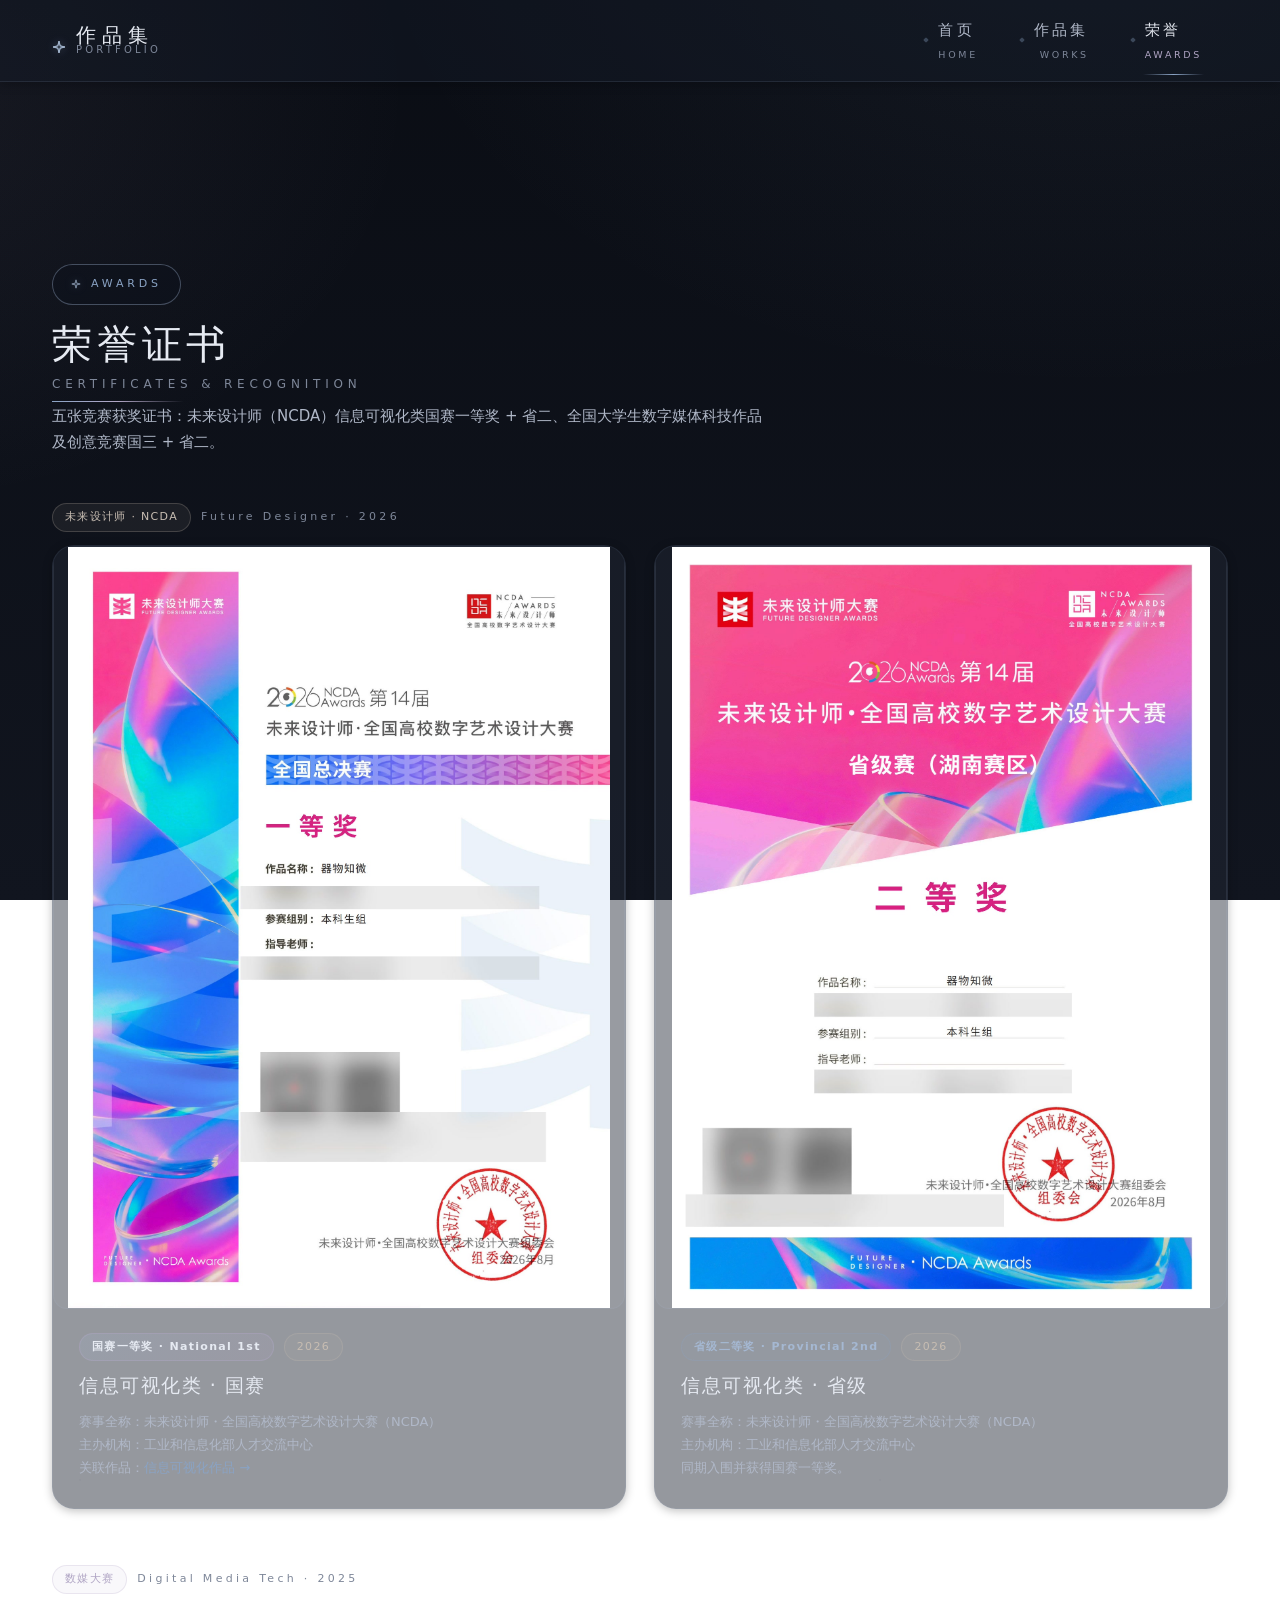
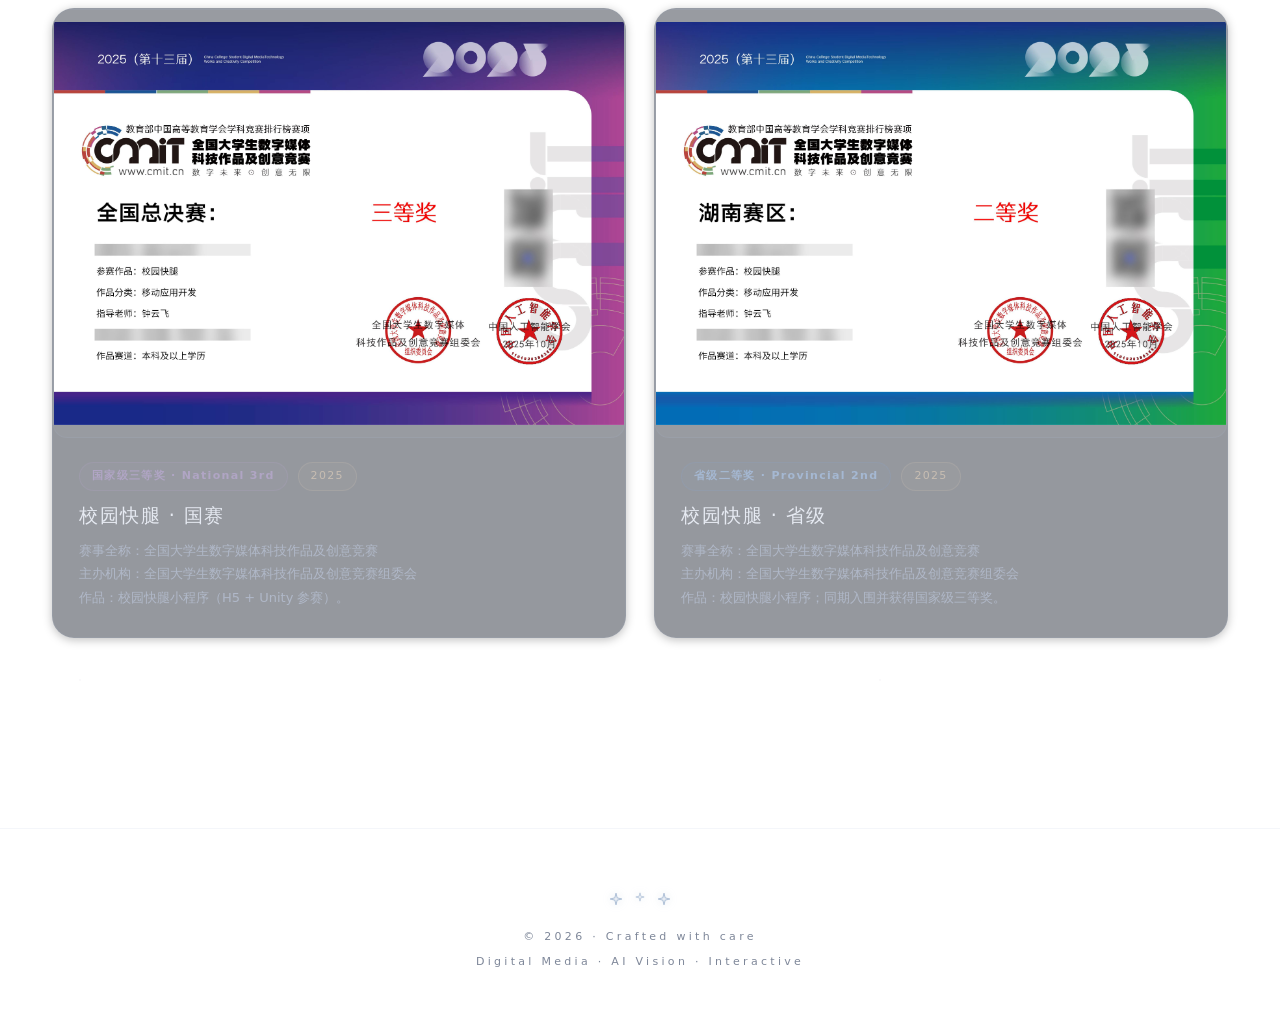
==== commit 7d325122: "更新1" ====
--- a/awards.html
+++ b/awards.html
@@ -23,7 +23,6 @@
 <button class="hamburger" aria-label="菜单"><svg viewBox="0 0 24 24" fill="none" stroke="currentColor" stroke-width="1.8" stroke-linecap="round"><path d="M4 7h16M4 12h16M4 17h16"/></svg></button>
 </div>
 </div>
-</div>
 </header>
 <main style="padding-top: calc(var(--nav-h) + 40px);">
 <section class="section" style="padding-top: 60px;">
@@ -31,45 +30,76 @@
 <div class="reveal">
 <div class="eyebrow">
 <svg class="icon-star sm" viewBox="0 0 24 24" fill="none" stroke="currentColor" stroke-width="1.6" stroke-linejoin="round"><path d="M12 2 L14 10 L22 12 L14 14 L12 22 L10 14 L2 12 L10 10 Z" fill="currentColor" fill-opacity="0.2"/></svg>
-<span undefined>Awards</span>
+<span>Awards</span>
 </div>
 <h1 class="section-title">
-<span undefined>荣誉证书</span>
+<span>荣誉证书</span>
 <span class="en">Certificates & Recognition</span>
 </h1>
 </div>
-<p class="section-desc reveal" data-delay="1">五张竞赛获奖证书，点击作品相关页可查看完整项目流程。</p>
-<div style="display:grid; grid-template-columns:repeat(2,1fr); gap:28px;" class="awards-grid">
-<!-- 1. NCDA 国一（新：已拿证书图） -->
-<div class="glass-card reveal" data-delay="1" style="overflow:hidden; cursor:default; position:relative;">
-<div style="aspect-ratio: 4/3; overflow:hidden; background:rgba(176,165,196,.03); display:flex; align-items:center; justify-content:center;">
-<img src="assets/images/ncda-national-1st.jpg" alt="NCDA 未来设计师 国一证书" loading="lazy"
-     style="max-width:100%; max-height:100%; width:auto; height:auto; object-fit:contain; transition: transform .6s ease;"
-     onmouseover="this.style.transform='scale(1.04)'" onmouseout="this.style.transform='scale(1)'" />
+<p class="section-desc reveal" data-delay="1">五张竞赛获奖证书：未来设计师（NCDA）信息可视化类国赛一等奖 + 省二、全国大学生数字媒体科技作品及创意竞赛国三 + 省二。</p>
+
+<!-- ====== 第一行：未来设计师（竖版 3:4 证书） ====== -->
+<div class="reveal" style="margin-bottom:14px; display:flex; align-items:center; gap:10px;">
+<span class="tag warm">未来设计师 · NCDA</span>
+<span style="font-family:var(--font-en); font-size:11px; letter-spacing:.3em; color:var(--ink-faint);">Future Designer · 2026</span>
+</div>
+<div style="display:grid; grid-template-columns:repeat(2,1fr); gap:28px;" class="eq-grid">
+<!-- 1. NCDA 国一 -->
+<div class="glass-card reveal" data-delay="1" style="overflow:hidden;">
+<div class="media-frame contain ratio-34">
+<img src="assets/images/ncda-national-1st.jpg" alt="NCDA 未来设计师 国一证书" loading="lazy" />
 </div>
 <div style="padding:24px 26px 28px;">
 <div style="display:flex; align-items:center; gap:10px; margin-bottom:8px;">
 <span class="tag" style="background:linear-gradient(135deg, rgba(168,190,220,.18), rgba(176,165,196,.18)); border:1px solid rgba(176,165,196,.4); color:var(--ink); font-weight:600;">国赛一等奖 · National 1st</span>
 <span class="tag warm">2026</span>
 </div>
-<h3 style="margin:0 0 8px; font-size:19px; font-weight:400; letter-spacing:0.08em;">NCDA · 未来设计师 信息可视化类</h3>
+<h3 style="margin:0 0 8px; font-size:19px; font-weight:400; letter-spacing:0.08em;">信息可视化类 · 国赛</h3>
 <p style="margin:0; color:var(--ink-soft); font-size:13px; line-height:1.8;">
 赛事全称：未来设计师・全国高校数字艺术设计大赛（NCDA）<br/>
 主办机构：工业和信息化部人才交流中心<br/>
-关联作品：信息可视化作品（详见作品页）。
+关联作品：<a href="work-viz.html" style="color:var(--mist-blue);">信息可视化作品 →</a>
 </p>
 </div>
 </div>
-<!-- 2. 数媒大赛 国三 -->
-<div class="glass-card reveal" data-delay="2" style="overflow:hidden; padding:10px; background:rgba(176,165,196,.03); display:flex; align-items:center; justify-content:center; flex-direction:column;">
-<img src="assets/images/campus-run-national-3rd.jpg" alt="校园快腿 国三证书" loading="lazy"
-     style="max-width:100%; max-height:100%; width:auto; height:auto; object-fit:contain; transition: transform .6s ease;" onmouseover="this.style.transform='scale(1.04)'" onmouseout="this.style.transform='scale(1)'" />
-<div style="padding:24px 26px 8px; align-self:stretch;">
+<!-- 2. NCDA 省二 -->
+<div class="glass-card reveal" data-delay="2" style="overflow:hidden;">
+<div class="media-frame contain ratio-34">
+<img src="assets/images/ncda-visualization-provincial-2nd.jpg" alt="NCDA 省二证书" loading="lazy" />
+</div>
+<div style="padding:24px 26px 28px;">
+<div style="display:flex; align-items:center; gap:10px; margin-bottom:8px;">
+<span class="tag" style="font-weight:600;">省级二等奖 · Provincial 2nd</span>
+<span class="tag warm">2026</span>
+</div>
+<h3 style="margin:0 0 8px; font-size:19px; font-weight:400; letter-spacing:0.08em;">信息可视化类 · 省级</h3>
+<p style="margin:0; color:var(--ink-soft); font-size:13px; line-height:1.8;">
+赛事全称：未来设计师・全国高校数字艺术设计大赛（NCDA）<br/>
+主办机构：工业和信息化部人才交流中心<br/>
+同期入围并获得国赛一等奖。
+</p>
+</div>
+</div>
+</div>
+
+<!-- ====== 第二行：数媒大赛（横版 4:3 证书） ====== -->
+<div class="reveal" style="margin-top:56px; margin-bottom:14px; display:flex; align-items:center; gap:10px;">
+<span class="tag purple">数媒大赛</span>
+<span style="font-family:var(--font-en); font-size:11px; letter-spacing:.3em; color:var(--ink-faint);">Digital Media Tech · 2025</span>
+</div>
+<div style="display:grid; grid-template-columns:repeat(2,1fr); gap:28px;" class="eq-grid">
+<!-- 3. 数媒大赛 国三 -->
+<div class="glass-card reveal" data-delay="1" style="overflow:hidden;">
+<div class="media-frame contain ratio-43">
+<img src="assets/images/campus-run-national-3rd.jpg" alt="校园快腿 国三证书" loading="lazy" />
+</div>
+<div style="padding:24px 26px 28px;">
 <div style="display:flex; align-items:center; gap:10px; margin-bottom:8px;">
 <span class="tag purple" style="font-weight:600;">国家级三等奖 · National 3rd</span>
 <span class="tag warm">2025</span>
 </div>
-<h3 style="margin:0 0 8px; font-size:19px; font-weight:400; letter-spacing:0.08em;">校园快腿 · 数媒大赛</h3>
+<h3 style="margin:0 0 8px; font-size:19px; font-weight:400; letter-spacing:0.08em;">校园快腿 · 国赛</h3>
 <p style="margin:0; color:var(--ink-soft); font-size:13px; line-height:1.8;">
 赛事全称：全国大学生数字媒体科技作品及创意竞赛<br/>
 主办机构：全国大学生数字媒体科技作品及创意竞赛组委会<br/>
@@ -77,34 +107,17 @@
 </p>
 </div>
 </div>
-<!-- 3. NCDA 省二 -->
-<div class="glass-card reveal" data-delay="3" style="overflow:hidden; ">
-<div style="aspect-ratio: 4/3; overflow:hidden;">
-<img src="assets/images/ncda-visualization-provincial-2nd.jpg" alt="NCDA 省二证书" loading="lazy" style="width:100%; height:100%; object-fit:cover; transition: transform .6s ease;" onmouseover="this.style.transform='scale(1.04)'" onmouseout="this.style.transform='scale(1)'" />
+<!-- 4. 数媒大赛 省二 -->
+<div class="glass-card reveal" data-delay="2" style="overflow:hidden;">
+<div class="media-frame contain ratio-43">
+<img src="assets/images/campus-run-provincial-2nd.jpg" alt="校园快腿 省二证书" loading="lazy" />
 </div>
 <div style="padding:24px 26px 28px;">
 <div style="display:flex; align-items:center; gap:10px; margin-bottom:8px;">
 <span class="tag" style="font-weight:600;">省级二等奖 · Provincial 2nd</span>
-<span class="tag warm">2026</span>
-</div>
-<h3 style="margin:0 0 8px; font-size:19px; font-weight:400; letter-spacing:0.08em;">NCDA · 未来设计师 信息可视化类（省级）</h3>
-<p style="margin:0; color:var(--ink-soft); font-size:13px; line-height:1.8;">
-赛事全称：未来设计师・全国高校数字艺术设计大赛（NCDA）<br/>
-主办机构：工业和信息化部人才交流中心<br/>
-同期入围并获得国赛一等奖。
-</p>
-</div>
-</div>
-<!-- 4. 数媒大赛 省二 -->
-<div class="glass-card reveal" data-delay="4" style="overflow:hidden; padding:10px; background:rgba(138,163,196,.03); display:flex; align-items:center; justify-content:center; flex-direction:column;">
-<img src="assets/images/campus-run-provincial-2nd.jpg" alt="校园快腿 省二证书" loading="lazy"
-     style="max-width:100%; max-height:100%; width:auto; height:auto; object-fit:contain; transition: transform .6s ease;" onmouseover="this.style.transform='scale(1.04)'" onmouseout="this.style.transform='scale(1)'" />
-<div style="padding:24px 26px 8px; align-self:stretch;">
-<div style="display:flex; align-items:center; gap:10px; margin-bottom:8px;">
-<span class="tag" style="font-weight:600;">省级二等奖 · Provincial 2nd</span>
 <span class="tag warm">2025</span>
 </div>
-<h3 style="margin:0 0 8px; font-size:19px; font-weight:400; letter-spacing:0.08em;">校园快腿 · 数媒大赛（省级）</h3>
+<h3 style="margin:0 0 8px; font-size:19px; font-weight:400; letter-spacing:0.08em;">校园快腿 · 省级</h3>
 <p style="margin:0; color:var(--ink-soft); font-size:13px; line-height:1.8;">
 赛事全称：全国大学生数字媒体科技作品及创意竞赛<br/>
 主办机构：全国大学生数字媒体科技作品及创意竞赛组委会<br/>
@@ -113,6 +126,7 @@
 </div>
 </div>
 </div>
+
 </div>
 </section>
 </main>
@@ -123,8 +137,8 @@
 <svg class="icon-star sm" viewBox="0 0 24 24" fill="none" stroke="currentColor" stroke-width="1.5" stroke-linejoin="round"><path d="M12 2 L14 10 L22 12 L14 14 L12 22 L10 14 L2 12 L10 10 Z" fill="currentColor" fill-opacity="0.2"/></svg>
 <svg class="icon-star" viewBox="0 0 24 24" fill="none" stroke="currentColor" stroke-width="1.5" stroke-linejoin="round"><path d="M12 2 L14 10 L22 12 L14 14 L12 22 L10 14 L2 12 L10 10 Z" fill="currentColor" fill-opacity="0.2"/></svg>
 </div>
-<p undefined>© 2026 · Crafted with care</p>
-<p undefined>Digital Media · AI Vision · Interactive</p>
+<p>© 2026 · Crafted with care</p>
+<p>Digital Media · AI Vision · Interactive</p>
 </div>
 </footer>
 <div class="lightbox" role="dialog" aria-modal="true">
@@ -137,7 +151,7 @@
 <button class="back-top" aria-label="返回顶部"><svg width="18" height="18" viewBox="0 0 24 24" fill="none" stroke="currentColor" stroke-width="2" stroke-linecap="round" stroke-linejoin="round"><path d="M12 19V5M5 12l7-7 7 7"/></svg></button>
 <script src="js/main.js"></script>
 <style>
-@media (max-width: 900px){ .awards-grid{grid-template-columns:1fr !important;} }
+@media (max-width: 900px){ .eq-grid{grid-template-columns:1fr !important;} }
 </style>
 </body>
-</html>+</html>
--- a/css/main.css
+++ b/css/main.css
@@ -288,6 +288,12 @@
 color: var(--mist-blue);
 text-transform: uppercase;
 margin-bottom: 14px;
+padding: 10px 18px;
+border: 1px solid rgba(168, 190, 220, 0.35);
+border-radius: 999px;
+background: rgba(12, 18, 30, 0.42);
+backdrop-filter: blur(8px) saturate(140%);
+-webkit-backdrop-filter: blur(8px) saturate(140%);
 }
 .section-title {
 margin: 0 0 12px;
@@ -608,8 +614,8 @@
 will-change: unset;
 perspective: none;
 /* 避免被任何 transform 祖先降级成 absolute；初始化里还会再 appendChild 到 body 下 */
-background: rgba(5,7,12,0.92);
-backdrop-filter: blur(10px);
+background: #000;
+backdrop-filter: none;
 z-index: 2147483000;
 display: none;
 align-items: center;
@@ -696,9 +702,9 @@
 z-index: 3;
 cursor: pointer;
 }
-.lightbox .close { top: 22px; right: 22px; }
-.lightbox .nav.prev { left: 20px; top: calc(50% - 22px); transform: none; }
-.lightbox .nav.next { right: 20px; top: calc(50% - 22px); transform: none; }
+.lightbox .close { top: 22px; left: 22px; }
+.lightbox .nav.prev { left: calc(50% - 140px); top: calc(50% - 22px); transform: none; }
+.lightbox .nav.next { right: calc(50% - 140px); top: calc(50% - 22px); transform: none; }
 .lightbox .close:hover, .lightbox .nav:hover { border-color: var(--mist-purple); color: var(--mist-purple); }
 .lightbox .counter {
 position: absolute;
@@ -710,36 +716,7 @@
 z-index: 3;
 pointer-events: none;
 }
-/* 灯箱左上角「返回」按钮（按用户要求加的返回/关闭入口）：细描边圆角胶囊 + 半透明磨砂 + 雾蓝边框 */
-.lightbox .lb-back {
-position: absolute;
-top: 22px;
-left: 22px;
-z-index: 3;
-display: inline-flex;
-align-items: center;
-gap: 8px;
-height: 40px;
-padding: 0 16px 0 12px;
-border-radius: 999px;
-background: rgba(10, 13, 20, 0.55);
-backdrop-filter: blur(10px) saturate(140%);
--webkit-backdrop-filter: blur(10px) saturate(140%);
-border: 1px solid rgba(144, 176, 255, 0.55);
-color: #dfe6ff;
-cursor: pointer;
-font-family: var(--font-cn);
-font-size: 14px;
-letter-spacing: 0.14em;
-transition: all .25s ease;
-}
-.lightbox .lb-back:hover {
-background: linear-gradient(90deg, rgba(144,176,255,0.22), rgba(177,155,225,0.22));
-border-color: rgba(177,155,225,0.75);
-color: #ffffff;
-box-shadow: 0 0 0 1px rgba(144,176,255,0.25), 0 10px 28px rgba(144,176,255,0.18);
-}
-.lightbox .lb-back svg { color: var(--mist-blue); flex: 0 0 auto; }
+/* 灯箱左上角关闭按钮样式复用 .close，已挪到 top:22px; left:22px */
 /* ---------- 页面过渡 ---------- */
 body.page-transition-out { animation: pageOut .35s ease forwards; }
 body.page-transition-in  { animation: pageIn  .45s ease both; }
@@ -934,3 +911,608 @@
 .lb-open-on, .lb-open-on * {
   overscroll-behavior: contain;
 }
+/* =========================================================
+2026-10 升级：coverflow 轮播 / 富动效 / 媒体比例统一 / 分类下拉
+========================================================= */
+/* ---------- 顶部滚动进度条 ---------- */
+.scroll-progress {
+  position: fixed; top: 0; left: 0;
+  height: 2px; width: 0;
+  background: linear-gradient(90deg, var(--mist-blue), var(--mist-purple));
+  box-shadow: 0 0 14px rgba(176,165,196,.6);
+  z-index: 200;
+  pointer-events: none;
+  transition: width .12s linear;
+}
+/* ---------- 导航：作品集分类下拉 ---------- */
+.nav-menu li.nav-dd { position: relative; }
+.dd-caret {
+  display: inline-block;
+  width: 5px; height: 5px;
+  margin-left: 7px;
+  margin-bottom: 2px;
+  border-right: 1px solid currentColor;
+  border-bottom: 1px solid currentColor;
+  transform: rotate(45deg);
+  opacity: .55;
+  transition: transform .3s ease, opacity .3s ease;
+}
+.nav-dd:hover > a .dd-caret,
+.nav-dd.open > a .dd-caret { transform: rotate(225deg); opacity: 1; }
+.dd-panel {
+  position: absolute;
+  top: calc(100% + 16px);
+  left: 50%;
+  min-width: 232px;
+  padding: 10px;
+  display: flex; flex-direction: column; gap: 2px;
+  background: var(--glass-strong);
+  border: 1px solid var(--line-strong);
+  border-radius: var(--radius-m);
+  backdrop-filter: blur(18px) saturate(150%);
+  -webkit-backdrop-filter: blur(18px) saturate(150%);
+  box-shadow: var(--shadow-md);
+  opacity: 0; visibility: hidden; pointer-events: none;
+  transform: translate(-50%, 10px);
+  transition: opacity .28s ease, transform .28s cubic-bezier(.2,.8,.2,1), visibility .28s;
+  z-index: 120;
+}
+.dd-panel::before {
+  content: "";
+  position: absolute; top: -6px; left: 50%; margin-left: -5px;
+  width: 10px; height: 10px;
+  transform: rotate(45deg);
+  background: var(--glass-strong);
+  border-left: 1px solid var(--line-strong);
+  border-top: 1px solid var(--line-strong);
+}
+.nav-dd:hover .dd-panel,
+.nav-dd.open .dd-panel {
+  opacity: 1; visibility: visible; pointer-events: auto;
+  transform: translate(-50%, 0);
+}
+.nav-menu .dd-panel a {
+  display: block;
+  padding: 9px 14px;
+  border-radius: 10px;
+  color: var(--ink-soft);
+  font-size: 13px;
+  letter-spacing: .12em;
+  transition: background .25s ease, color .25s ease, transform .25s ease;
+}
+.nav-menu .dd-panel a::after { display: none; }
+.nav-menu .dd-panel a .dd-en {
+  display: block;
+  margin-top: 2px;
+  font-family: var(--font-en);
+  font-size: 9px;
+  letter-spacing: .28em;
+  text-transform: uppercase;
+  color: var(--ink-faint);
+}
+.nav-menu .dd-panel a:hover {
+  background: rgba(138,163,196,.12);
+  color: var(--ink);
+  transform: translateX(4px);
+}
+.nav-menu .dd-panel a:hover .dd-en { color: var(--mist-purple); }
+/* ---------- 精选作品：叠放式轮播（居中最大 + 两侧小且靠内叠放 + 3D 层叠） ---------- */
+.carousel {
+  position: relative;
+  --slide-w: clamp(230px, 38vw, 440px);
+  --step-x: calc(var(--slide-w) * 0.55);   /* 两侧卡片向中心靠，叠在后面而不是一字排开 */
+}
+.carousel-viewport {
+  position: relative;
+  overflow: visible;                          /* 叠放式不需要 mask 渐隐 */
+  padding: 56px 0 20px;
+  cursor: grab;
+  height: 580px;                              /* 固定高度容纳所有叠放层 */
+}
+.carousel-viewport.is-dragging { cursor: grabbing; }
+.carousel-track {
+  position: relative;
+  width: 100%;
+  height: 100%;
+  will-change: auto;
+}
+.carousel-slide {
+  /* 所有卡片堆到 viewport 中心，靠 JS 给每个设置具体 translate + zIndex */
+  position: absolute;
+  left: 50%;
+  top: 0;
+  margin-left: calc(-1 * var(--slide-w) / 2);
+  width: var(--slide-w);
+  transform-origin: center center;
+  transform: translateX(0) translateY(28px) scale(.65);
+  opacity: 0;
+  filter: blur(4px) saturate(.5);
+  cursor: pointer;
+  user-select: none;
+  -webkit-user-select: none;
+  z-index: 1;
+  transition: transform .65s cubic-bezier(.16,1,.3,1),
+              opacity .55s ease,
+              filter .55s ease,
+              z-index 0s linear;
+  box-shadow: var(--shadow-sm);
+}
+.carousel-slide.is-center {
+  transform: translateX(0) translateY(0) scale(1);
+  opacity: 1;
+  filter: none;
+  z-index: 100;
+  cursor: default;
+  box-shadow: var(--shadow-md), 0 0 40px rgba(138,163,196,.15);
+}
+.carousel-slide.is-center:hover {
+  transform: translateX(0) translateY(-8px) scale(1.05);
+  box-shadow: var(--shadow-lg), var(--glow-blue);
+}
+.carousel-slide.is-near {
+  transform: translateX(calc(var(--offset) * var(--step-x))) translateY(14px) scale(.78);
+  opacity: .6;
+  filter: blur(1.5px) saturate(.7);
+  z-index: 90;
+}
+.carousel-slide.is-near:hover {
+  transform: translateX(calc(var(--offset) * var(--step-x))) translateY(6px) scale(.86);
+  opacity: .78;
+  filter: blur(0) saturate(.85);
+}
+.carousel-slide.is-far {
+  transform: translateX(calc(var(--offset) * var(--step-x))) translateY(22px) scale(.58);
+  opacity: .25;
+  filter: blur(3px) saturate(.5);
+  z-index: 70;
+  pointer-events: none;
+}
+.carousel-slide.is-back {
+  transform: translateX(0) translateY(36px) scale(.4);
+  opacity: 0;
+  filter: blur(6px);
+  z-index: 0;
+  pointer-events: none;
+}
+.carousel-slide:focus-visible { outline: 2px solid var(--mist-blue); outline-offset: 4px; }
+.carousel-slide .meta { flex: 1 1 auto; }
+/* 入场：armed 期间禁止任何过渡动画，让初始 layout 直接跳到正确状态；滚到视口后移除 armed，后续切换恢复平滑过渡 */
+.carousel-armed .carousel-slide { transition: none !important; }
+/* 轮播箭头 */
+.carousel-arrow {
+  position: absolute;
+  top: calc(50% - 22px);
+  width: 50px; height: 50px;
+  border-radius: 50%;
+  display: grid; place-items: center;
+  background: var(--glass-strong);
+  border: 1px solid var(--line-strong);
+  color: var(--ink);
+  backdrop-filter: blur(12px) saturate(140%);
+  -webkit-backdrop-filter: blur(12px) saturate(140%);
+  opacity: .82;
+  z-index: 200;
+  transition: all .3s cubic-bezier(.16,1,.3,1);
+}
+.carousel-arrow svg { width: 18px; height: 18px; }
+.carousel-arrow:hover {
+  opacity: 1;
+  transform: scale(1.1);
+  border-color: var(--mist-purple);
+  color: var(--mist-purple);
+  box-shadow: var(--glow-purple);
+}
+.carousel-arrow.prev { left: 16px; }
+.carousel-arrow.next { right: 16px; }
+/* 轮播指示点 + 计数 */
+.carousel-foot {
+  display: flex; align-items: center; justify-content: center;
+  gap: 22px;
+  margin-top: 24px;
+}
+.carousel-dots { display: flex; align-items: center; gap: 10px; }
+.carousel-dot {
+  width: 8px; height: 8px;
+  padding: 0; border: 0;
+  border-radius: 999px;
+  background: rgba(230,234,242,.22);
+  transition: all .4s cubic-bezier(.16,1,.3,1);
+}
+.carousel-dot:hover { background: rgba(230,234,242,.42); }
+.carousel-dot.active {
+  width: 28px;
+  background: linear-gradient(90deg, var(--mist-blue), var(--mist-purple));
+  box-shadow: 0 0 16px rgba(176,165,196,.5);
+}
+.carousel-count {
+  font-family: var(--font-en);
+  font-size: 12px;
+  letter-spacing: .3em;
+  color: var(--ink-faint);
+  font-variant-numeric: tabular-nums;
+}
+.carousel-count b { color: var(--ink); font-weight: 500; }
+/* ---------- 封面：悬停放大 + 光泽扫掠 + 放大按钮 ---------- */
+.work-card .cover::before {
+  content: "";
+  position: absolute; top: 0; bottom: 0; left: -60%;
+  width: 45%;
+  background: linear-gradient(100deg, transparent, rgba(255,255,255,.15), transparent);
+  transform: skewX(-16deg);
+  transition: left .85s cubic-bezier(.16,1,.3,1);
+  pointer-events: none;
+  z-index: 1;
+}
+.work-card:hover .cover::before { left: 125%; }
+.work-card:hover .cover img,
+.work-card:hover .cover video { transform: scale(1.09); filter: brightness(1.06); }
+.cover-zoom {
+  position: absolute;
+  top: 14px; right: 14px;
+  width: 40px; height: 40px;
+  border-radius: 50%;
+  display: grid; place-items: center;
+  background: rgba(10,13,20,.55);
+  border: 1px solid rgba(255,255,255,.3);
+  color: #fff;
+  backdrop-filter: blur(8px);
+  -webkit-backdrop-filter: blur(8px);
+  opacity: 0;
+  transform: translateY(-8px) scale(.85);
+  transition: all .3s cubic-bezier(.16,1,.3,1);
+  z-index: 4;
+}
+.cover-zoom svg { width: 16px; height: 16px; }
+.work-card:hover .cover-zoom { opacity: 1; transform: translateY(0) scale(1); }
+.cover-zoom:hover {
+  background: linear-gradient(135deg, var(--mist-blue-soft), var(--mist-purple));
+  border-color: transparent;
+  color: #0b0e16;
+  box-shadow: 0 8px 22px rgba(176,165,196,.4);
+}
+/* ---------- 媒体比例统一工具（详情页用） ---------- */
+.media-frame {
+  position: relative;
+  width: 100%;
+  overflow: hidden;
+  border-radius: var(--radius-m);
+  background: rgba(255,255,255,.03);
+  border: 1px solid var(--line);
+}
+.media-frame > img,
+.media-frame > video {
+  width: 100%; height: 100%;
+  display: block;
+  object-fit: cover;
+}
+.media-frame > video { background: #000; }
+.media-frame.contain > img,
+.media-frame.contain > video { object-fit: contain; }
+.media-frame > img { transition: transform .7s cubic-bezier(.16,1,.3,1); }
+.media-frame:hover > img { transform: scale(1.05); }
+.ratio-43 { aspect-ratio: 4 / 3; }
+.ratio-34 { aspect-ratio: 3 / 4; }
+.ratio-45 { aspect-ratio: 4 / 5; }
+.ratio-169 { aspect-ratio: 16 / 9; }
+.ratio-1610 { aspect-ratio: 16 / 10; }
+.ratio-uniform { aspect-ratio: 4 / 3; }
+/* 网格内卡片等高，底部内容对齐 */
+.eq-grid { align-items: stretch; }
+.eq-grid > * { display: flex; flex-direction: column; }
+.eq-grid > * > .media-frame { flex: 0 0 auto; }
+/* ---------- 富动效：入场模糊 / 标题描线 / 技能条微光 / 卡片倾斜 ---------- */
+.reveal {
+  filter: blur(5px);
+  transition: opacity .7s cubic-bezier(.16,1,.3,1),
+              transform .7s cubic-bezier(.16,1,.3,1),
+              filter .7s cubic-bezier(.16,1,.3,1);
+}
+.reveal.is-visible { filter: blur(0); }
+.section-title { position: relative; }
+.section-title::after {
+  content: "";
+  position: absolute;
+  left: 0; bottom: -10px;
+  width: 0; height: 1px;
+  background: linear-gradient(90deg, var(--mist-blue), var(--mist-purple), transparent);
+  transition: width 1.1s cubic-bezier(.16,1,.3,1);
+}
+.reveal.is-visible .section-title::after,
+.is-visible.section-title::after { width: 132px; }
+.skill-item .fill { position: relative; overflow: hidden; }
+/* ---------- 技能矩阵（4 大分组卡片） ---------- */
+.skill-matrix {
+  display: grid;
+  grid-template-columns: repeat(2, 1fr);
+  gap: 28px;
+}
+.skill-group {
+  padding: 32px 30px;
+  display: flex;
+  flex-direction: column;
+}
+.sg-head {
+  display: flex;
+  justify-content: space-between;
+  align-items: baseline;
+  margin-bottom: 12px;
+  border-bottom: 1px solid var(--line-soft);
+  padding-bottom: 14px;
+}
+.sg-head h3 {
+  margin: 0;
+  font-size: 18px;
+  font-weight: 400;
+  letter-spacing: 0.06em;
+  color: var(--ink);
+}
+.sg-en {
+  font-family: var(--font-en);
+  font-size: 11px;
+  letter-spacing: 0.28em;
+  color: var(--ink-faint);
+  text-transform: uppercase;
+}
+.sg-desc {
+  margin: 0 0 18px;
+  font-size: 13px;
+  line-height: 1.8;
+  color: var(--ink-soft);
+}
+.skill-group .skill-item {
+  margin: 10px 0;
+}
+
+/* ---------- 快速导航（4 分类卡片） ---------- */
+.quick-nav-grid {
+  display: grid;
+  grid-template-columns: repeat(4, 1fr);
+  gap: 24px;
+}
+.qn-item {
+  display: flex;
+  align-items: center;
+  gap: 18px;
+  padding: 28px 26px;
+  text-decoration: none;
+  color: inherit;
+  transition: transform .3s cubic-bezier(.16,1,.3,1), box-shadow .3s ease;
+}
+.qn-item:hover {
+  transform: translateY(-6px);
+  box-shadow: var(--shadow-md), 0 0 28px rgba(138,163,196,.18);
+}
+.qn-tag {
+  font-family: var(--font-en);
+  font-size: 22px;
+  font-weight: 300;
+  letter-spacing: 0.08em;
+  color: var(--ink-faint);
+  min-width: 36px;
+}
+.qn-title {
+  font-size: 15px;
+  letter-spacing: 0.1em;
+  margin-bottom: 4px;
+  color: var(--ink);
+}
+.qn-sub {
+  font-size: 12px;
+  color: var(--ink-soft);
+}
+@media (max-width: 1024px) {
+  .quick-nav-grid { grid-template-columns: repeat(2, 1fr); }
+}
+.skill-item .fill::after {
+  content: "";
+  position: absolute; inset: 0;
+  background: linear-gradient(90deg, transparent, rgba(255,255,255,.5), transparent);
+  transform: translateX(-100%);
+  animation: barSheen 2.6s ease-in-out infinite;
+}
+@keyframes barSheen {
+  0% { transform: translateX(-100%); }
+  60%, 100% { transform: translateX(100%); }
+}
+.tilt { transform-style: preserve-3d; transition: transform .35s cubic-bezier(.2,.8,.2,1); }
+
+/* ---------- Hero 首屏 ---------- */
+.hero {
+  position: relative;
+  width: 100%;
+  height: 100vh;
+  overflow: hidden;
+  display: flex;
+  align-items: center;
+  justify-content: center;
+  background: #0e131c;
+}
+.hero::before {
+  content: "";
+  position: absolute;
+  inset: 0;
+  z-index: 1;
+  background: linear-gradient(
+    180deg,
+    rgba(8, 12, 20, 0.68) 0%,
+    rgba(10, 14, 22, 0.48) 45%,
+    rgba(8, 12, 20, 0.72) 100%
+  );
+  pointer-events: none;
+}
+.hero > img {
+  position: absolute;
+  inset: 0;
+  width: 100%;
+  height: 100%;
+  object-fit: cover;
+  object-position: center;
+  pointer-events: none;
+  z-index: 0;
+  transition: transform .9s cubic-bezier(.2,.8,.2,1);
+}
+.hero-content {
+  position: relative;
+  z-index: 2;
+  text-align: center;
+  padding: 0 32px;
+  max-width: 720px;
+}
+.hero-title { font-size: clamp(38px, 7vw, 76px); font-weight: 300; letter-spacing: 0.08em; line-height: 1.15; margin: 0; }
+.hero-title .en { display: block; font-family: inherit; font-size: inherit; letter-spacing: 0.12em; color: var(--ink); margin-top: 8px; text-transform: none; font-weight: 300; transform: translateX(48px); }
+.hero-sub { max-width: 560px; color: var(--ink-soft); font-size: 15px; line-height: 1.9; margin: 22px 0 34px; }
+
+/* ---------- 技能栈 / 快速导航 ---------- */
+.skills-grid { display: grid; grid-template-columns: repeat(2,1fr); gap: 28px; }
+.quick-nav-grid { display: grid; grid-template-columns: repeat(2,1fr); gap: 28px; }
+
+@media (max-width: 991px) {
+  .hero-float { display: none; }
+}
+@media (max-width: 768px) {
+  .skills-grid, .quick-nav-grid { grid-template-columns: 1fr; }
+}
+@media (max-width: 520px) {
+  .hero-sub { font-size: 14px; }
+}
+
+
+/* Hero 向下滚动提示 */
+.scroll-cue {
+  position: absolute;
+  bottom: 40px;
+  left: 50%;
+  transform: translateX(-50%);
+  z-index: 5;
+  display: flex !important;
+  flex-direction: column;
+  align-items: center;
+  gap: 10px;
+  color: rgba(255, 255, 255, 1);
+  text-decoration: none;
+  font-family: var(--font-en);
+  font-size: 12.5px;
+  letter-spacing: 0.28em;
+  cursor: pointer;
+  animation: scrollBob 2.4s ease-in-out infinite;
+}
+.scroll-cue svg { width: 26px; height: 26px; opacity: 0.9; }
+.scroll-cue:hover { color: var(--mist-blue); }
+@keyframes scrollBob {
+  0%, 100% { transform: translateX(-50%) translateY(0); opacity: 1; }
+  50% { transform: translateX(-50%) translateY(8px); opacity: 1; }
+}
+
+/* Hero 漂浮星点 */
+.hero-float {
+  position: absolute;
+  pointer-events: none;
+  color: var(--mist-blue-soft);
+  opacity: .5;
+  animation: heroFloat 9s ease-in-out infinite;
+}
+@keyframes heroFloat {
+  0%, 100% { transform: translateY(0) rotate(0deg); opacity: .35; }
+  50% { transform: translateY(-18px) rotate(12deg); opacity: .75; }
+}
+/* ---------- 响应式补丁 ---------- */
+@media (max-width: 991px) {
+  .carousel { --slide-w: clamp(220px, 62vw, 400px); }
+  .carousel-arrow { width: 44px; height: 44px; }
+  .carousel-arrow.prev { left: -6px; }
+  .carousel-arrow.next { right: -6px; }
+  .dd-panel { min-width: 200px; }
+}
+@media (max-width: 768px) {
+  .carousel { --slide-w: 76vw; }
+  .carousel-arrow { display: none; }
+  .nav-menu .dd-panel {
+    position: static;
+    transform: none;
+    opacity: 1; visibility: visible; pointer-events: auto;
+    min-width: 0;
+    background: transparent;
+    border: 0;
+    box-shadow: none;
+    padding: 4px 0 0 12px;
+    backdrop-filter: none;
+    -webkit-backdrop-filter: none;
+  }
+  .nav-menu .dd-panel::before { display: none; }
+  .nav-menu .dd-panel a { font-size: 12.5px; padding: 6px 0; }
+}
+@media (prefers-reduced-motion: reduce) {
+  .carousel-track,
+  .carousel-slide,
+  .section-title::after { transition: none !important; }
+  .reveal { filter: none !important; }
+  .carousel-slide { opacity: 1 !important; filter: none !important; transform: none !important; }
+  .carousel-slide.is-far { opacity: 1 !important; }
+  .skill-item .fill::after { animation: none; }
+  .hero-float { animation: none; }
+  .work-card .cover::before { display: none; }
+}
+
+/* 音乐播放器：去白色边框 */
+audio.wave-audio {
+  width: 100%;
+  max-width: 340px;
+  border: none !important;
+  outline: none !important;
+  box-shadow: none !important;
+  background: transparent !important;
+  -webkit-appearance: none;
+  appearance: none;
+}
+audio.wave-audio::-webkit-media-controls-panel {
+  background: transparent !important;
+  color: rgba(255,255,255,0.92);
+  border: none !important;
+  box-shadow: none !important;
+  padding: 2px 6px;
+}
+audio.wave-audio::-webkit-media-controls-play-button {
+  background: rgba(160,140,200,0.35);
+  border-radius: 50%;
+  border: none;
+}
+audio.wave-audio::-webkit-media-controls-timeline {
+  background: rgba(255,255,255,0.12);
+  border-radius: 4px;
+  height: 4px;
+  border: none !important;
+  box-shadow: none !important;
+  margin: 0 6px;
+}
+audio.wave-audio::-webkit-media-controls-current-time-display,
+audio.wave-audio::-webkit-media-controls-time-remaining-display {
+  color: rgba(255,255,255,0.72);
+  font-family: var(--font-en);
+  font-size: 11px;
+  text-shadow: none;
+}
+audio.wave-audio::-webkit-media-controls-played-range {
+  background: linear-gradient(90deg, #c8b8e6, #8a8cc8);
+  border-radius: 4px;
+}
+/* iOS Safari — 必须覆盖 enclosure，否则有白框 */
+audio.wave-audio::-webkit-media-controls-enclosure {
+  background: transparent !important;
+  border: none !important;
+  box-shadow: none !important;
+}
+audio.wave-audio::-webkit-media-controls-start-playback-button {
+  background: rgba(160,140,200,0.35);
+  border-radius: 50%;
+}
+audio.wave-audio::-webkit-media-controls-remaining-time-display {
+  color: rgba(255,255,255,0.72);
+  font-family: var(--font-en);
+  font-size: 11px;
+}
+audio.wave-audio {
+  /* Firefox — 也去白框 */
+  background: transparent !important;
+  border: none !important;
+  color-scheme: dark;
+}
